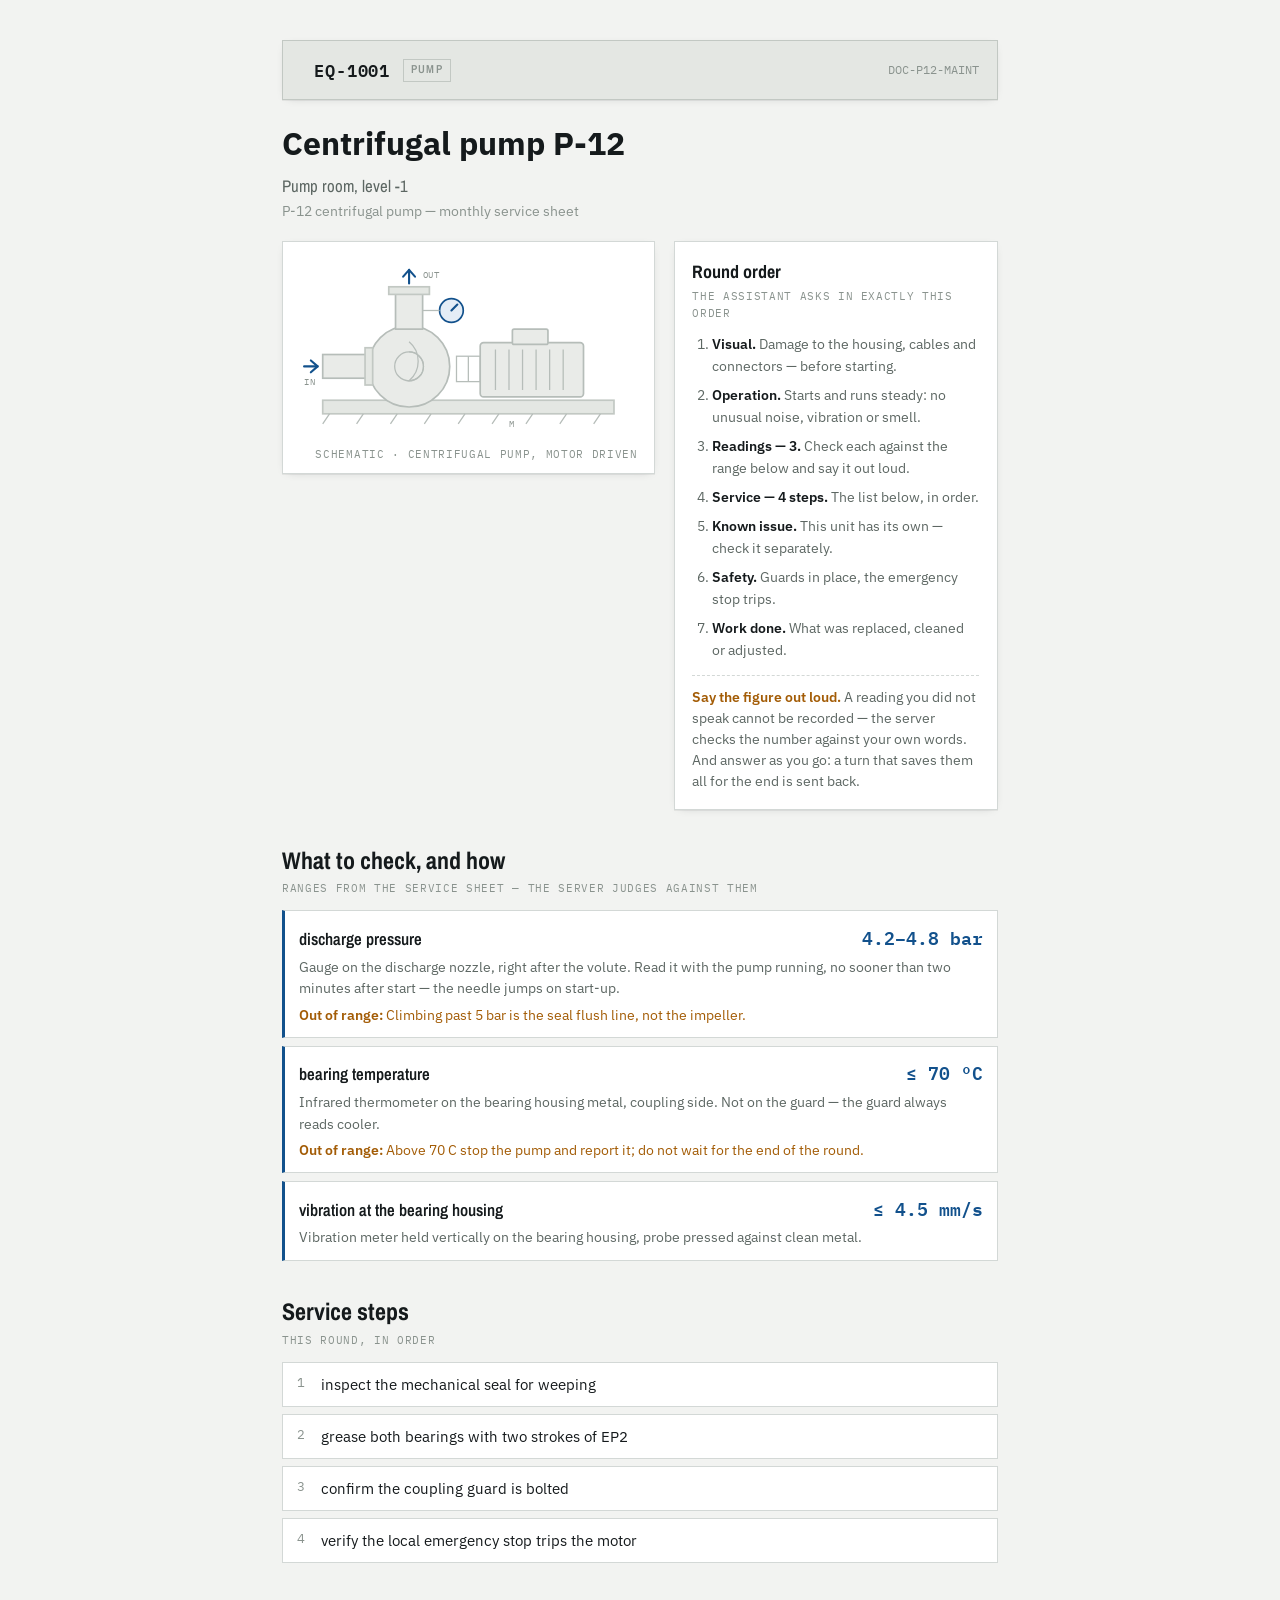
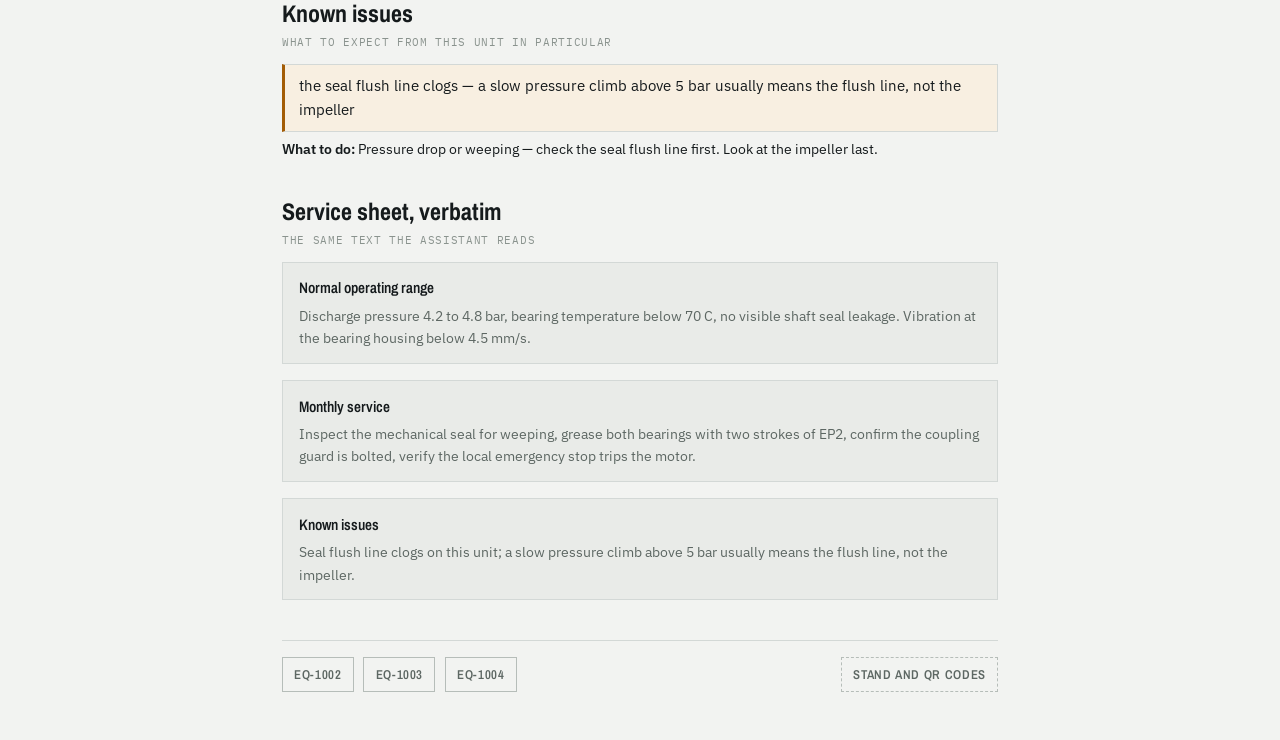
==== equipment/EQ-1001.html @ 0ae27b0d "Init" ====
<!doctype html>
<html lang="ru">
<head>
<meta charset="utf-8">
<meta name="viewport" content="width=device-width,initial-scale=1">
<title>EQ-1001 · Centrifugal pump P-12</title>
<link rel="preconnect" href="https://fonts.googleapis.com">
<link rel="preconnect" href="https://fonts.gstatic.com" crossorigin>
<link rel="stylesheet" href="https://fonts.googleapis.com/css2?family=Archivo+Narrow:wght@500;600;700&family=IBM+Plex+Mono:wght@400;600&family=IBM+Plex+Sans:wght@400;500;600&display=swap">
<style>

  :root {
    /* Оцинкованный нейтрал с холодным уклоном + синий предписывающих знаков. */
    --ground:      #f2f3f1;
    --surface:     #ffffff;
    --surface-sunk:#e9ebe8;
    --ink:         #151a1c;
    --ink-muted:   #5d6763;
    --ink-faint:   #8a938e;
    --rule:        #d3d8d6;
    --rule-strong: #b6bdb9;
    --accent:      #12518c;
    --accent-soft: #e4edf6;
    --warn:        #a35c06;
    --warn-soft:   #f8efe1;
    --plate-face:  #e4e7e3;
    --plate-edge:  #c2c8c3;
    --qr-field:    #ffffff;
    --qr-ink:      #11161a;
    --shadow:      0 1px 0 rgba(21, 26, 28, .06), 0 2px 10px -6px rgba(21, 26, 28, .28);

    --step-0: 1rem;
    --step-1: 1.125rem;
    --step-2: 1.5rem;
    --step-3: 2rem;
    --step-4: 2.75rem;

    --sans: "IBM Plex Sans", ui-sans-serif, system-ui, -apple-system, "Segoe UI", sans-serif;
    --narrow: "Archivo Narrow", "IBM Plex Sans Condensed", ui-sans-serif, system-ui, sans-serif;
    --mono: "IBM Plex Mono", ui-monospace, SFMono-Regular, Menlo, Consolas, monospace;
  }

  @media (prefers-color-scheme: dark) {
    :root:not([data-theme="light"]) {
      --ground:      #101413;
      --surface:     #181d1c;
      --surface-sunk:#111615;
      --ink:         #e6eae7;
      --ink-muted:   #9aa5a0;
      --ink-faint:   #6d7873;
      --rule:        #2b332f;
      --rule-strong: #3c4641;
      --accent:      #6aa9e8;
      --accent-soft: #16273a;
      --warn:        #d79a4a;
      --warn-soft:   #2a2116;
      --plate-face:  #222927;
      --plate-edge:  #333c38;
      --shadow:      0 1px 0 rgba(0, 0, 0, .4), 0 2px 12px -6px rgba(0, 0, 0, .8);
    }
  }

  :root[data-theme="dark"] {
    --ground:      #101413;
    --surface:     #181d1c;
    --surface-sunk:#111615;
    --ink:         #e6eae7;
    --ink-muted:   #9aa5a0;
    --ink-faint:   #6d7873;
    --rule:        #2b332f;
    --rule-strong: #3c4641;
    --accent:      #6aa9e8;
    --accent-soft: #16273a;
    --warn:        #d79a4a;
    --warn-soft:   #2a2116;
    --plate-face:  #222927;
    --plate-edge:  #333c38;
    --shadow:      0 1px 0 rgba(0, 0, 0, .4), 0 2px 12px -6px rgba(0, 0, 0, .8);
  }

  * { box-sizing: border-box; }

  body {
    margin: 0;
    background: var(--ground);
    color: var(--ink);
    font-family: var(--sans);
    font-size: var(--step-0);
    line-height: 1.55;
    -webkit-font-smoothing: antialiased;
  }

  .wrap {
    max-width: 1040px;
    margin: 0 auto;
    padding: clamp(1.5rem, 4vw, 3.5rem) clamp(1rem, 4vw, 2rem) 4rem;
  }

  a { color: var(--accent); }

  :focus-visible {
    outline: 2px solid var(--accent);
    outline-offset: 2px;
    border-radius: 2px;
  }


  /* ---------- карточка устройства (то, что открывается в очках) ---------- */

  /* Отдельный корень, а не секция стенда: в очках это единственное, что
     должно быть на экране. Шире и крупнее стенда — читают с расстояния
     вытянутой руки, часто боковым зрением. */
  .device {
    max-width: 780px;
    margin: 0 auto;
    padding: clamp(1.25rem, 4vw, 2.5rem) clamp(1rem, 4vw, 2rem) 3rem;
  }

  .device[hidden] { display: none !important; }

  .dev-plate {
    background: var(--plate-face);
    border: 1px solid var(--plate-edge);
    box-shadow: var(--shadow);
    padding: 1rem 1.15rem;
    display: flex;
    align-items: center;
    gap: .8rem;
    flex-wrap: wrap;
  }

  .dev-id {
    font-family: var(--mono);
    font-weight: 600;
    font-size: 1.05rem;
    letter-spacing: .05em;
  }

  .dev-kind {
    font-family: var(--narrow);
    font-size: .72rem;
    font-weight: 600;
    letter-spacing: .1em;
    text-transform: uppercase;
    color: var(--ink-faint);
    border: 1px solid var(--plate-edge);
    padding: .1rem .45rem;
  }

  .dev-doc {
    margin-left: auto;
    font-family: var(--mono);
    font-size: .74rem;
    color: var(--ink-faint);
  }

  .device h1 { margin: 1.2rem 0 0; font-size: var(--step-3); }

  .dev-where {
    font-family: var(--narrow);
    font-size: 1.05rem;
    color: var(--ink-muted);
    margin: .25rem 0 0;
  }

  .dev-sheet {
    font-size: .85rem;
    color: var(--ink-faint);
    margin: .15rem 0 0;
  }

  .dev-block { margin-top: 2rem; }

  .dev-block h2 {
    font-family: var(--narrow);
    font-weight: 700;
    font-size: var(--step-2);
    margin: 0 0 .1rem;
  }

  .dev-block .src {
    font-family: var(--mono);
    font-size: .7rem;
    letter-spacing: .06em;
    text-transform: uppercase;
    color: var(--ink-faint);
    margin: 0 0 .8rem;
  }

  /* Нормы — главное, ради чего инспектор смотрит на экран: крупно,
     моноширинно, числа друг под другом. */
  .norms {
    display: grid;
    gap: .5rem;
  }

  .norm {
    background: var(--surface);
    border: 1px solid var(--rule);
    border-left: 3px solid var(--accent);
    padding: .7rem .9rem;
    display: flex;
    align-items: baseline;
    gap: .9rem;
    flex-wrap: wrap;
  }

  .norm-name {
    font-family: var(--narrow);
    font-weight: 600;
    font-size: 1.05rem;
  }

  .norm-range {
    margin-left: auto;
    font-family: var(--mono);
    font-weight: 600;
    font-size: 1.15rem;
    font-variant-numeric: tabular-nums;
    color: var(--accent);
    white-space: nowrap;
  }

  .steps, .issues { margin: 0; padding: 0; list-style: none; display: grid; gap: .45rem; }

  .steps li, .issues li {
    background: var(--surface);
    border: 1px solid var(--rule);
    padding: .6rem .9rem .6rem 2.4rem;
    position: relative;
    font-size: .95rem;
  }

  .steps li::before {
    content: counter(step);
    counter-increment: step;
    position: absolute;
    left: .9rem;
    font-family: var(--mono);
    font-size: .8rem;
    color: var(--ink-faint);
  }

  .steps { counter-reset: step; }

  .issues li {
    border-left: 3px solid var(--warn);
    background: var(--warn-soft);
    padding-left: .9rem;
  }

  .sections { display: grid; gap: 1rem; }

  .section-card {
    background: var(--surface-sunk);
    border: 1px solid var(--rule);
    padding: .85rem 1rem;
  }

  .section-card h3 {
    font-family: var(--narrow);
    font-size: .95rem;
    font-weight: 600;
    margin: 0 0 .3rem;
    color: var(--ink);
  }

  .section-card p { margin: 0; font-size: .9rem; color: var(--ink-muted); }

  /* Переход между устройствами — «покликать» на стенде. */
  .dev-nav {
    margin-top: 2.5rem;
    border-top: 1px solid var(--rule);
    padding-top: 1rem;
    display: flex;
    gap: .6rem;
    flex-wrap: wrap;
  }

  .dev-nav a {
    font-family: var(--narrow);
    font-size: .8rem;
    font-weight: 600;
    letter-spacing: .05em;
    text-transform: uppercase;
    border: 1px solid var(--rule-strong);
    padding: .4rem .7rem;
    text-decoration: none;
    color: var(--ink-muted);
  }

  .dev-nav a:hover { border-color: var(--accent); color: var(--accent); }
  .dev-nav a.stand { margin-left: auto; border-style: dashed; }

  .dev-miss {
    background: var(--warn-soft);
    border: 1px solid var(--warn);
    padding: 1rem 1.15rem;
    margin-top: 1.5rem;
  }

  @media (max-width: 600px) {
    .norm-range { margin-left: 0; font-size: 1.05rem; }
    .dev-doc { margin-left: 0; flex-basis: 100%; }
    .dev-nav a.stand { margin-left: 0; }
  }


  /* ---------- схема агрегата ---------- */

  /* Рисунок встроенный: внешние картинки в опубликованной странице
     блокируются, а схема ещё и переживает смену темы — она нарисована
     теми же переменными, что и всё остальное. */
  .dev-art {
    margin-top: 1.2rem;
    background: var(--surface);
    border: 1px solid var(--rule);
    box-shadow: var(--shadow);
    padding: 1rem 1rem .6rem;
  }

  .dev-art svg { width: 100%; height: auto; display: block; }

  .art-cap {
    font-family: var(--mono);
    font-size: .7rem;
    letter-spacing: .06em;
    text-transform: uppercase;
    color: var(--ink-faint);
    margin: .6rem 0 0;
    text-align: right;
  }

  .art-fill   { fill: var(--surface-sunk); stroke: var(--rule-strong); stroke-width: 2; }
  .art-plate  { fill: var(--plate-face);   stroke: var(--plate-edge);  stroke-width: 2; }
  .art-thin   { fill: none; stroke: var(--rule-strong); stroke-width: 1.5; }
  .art-line   { fill: none; stroke: var(--ink-muted); stroke-width: 2; stroke-linecap: round; }
  .art-accent { fill: none; stroke: var(--accent); stroke-width: 2.5;
                stroke-linecap: round; stroke-linejoin: round; }
  .art-glass  { fill: var(--accent-soft); stroke: var(--accent); stroke-width: 2; }
  .art-tag    { font-family: var(--mono); font-size: 11px; fill: var(--ink-faint);
                letter-spacing: .08em; }
  .art-read   { font-family: var(--mono); font-size: 15px; font-weight: 600;
                fill: var(--accent); }


  /* Schematic and round order side by side. */
  .brief { display: grid; grid-template-columns: minmax(0, 1.15fr) minmax(0, 1fr);
           gap: 1.2rem; align-items: start; margin-top: 1.2rem; }
  @media (max-width: 720px) { .brief { grid-template-columns: minmax(0, 1fr); } }

  .howto { background: var(--surface); border: 1px solid var(--rule);
           box-shadow: var(--shadow); padding: 1rem 1.1rem; }
  .howto h2 { font-family: var(--narrow); font-weight: 700; font-size: var(--step-1);
              margin: 0 0 .1rem; }
  .howto .src { font-family: var(--mono); font-size: .68rem; letter-spacing: .06em;
                text-transform: uppercase; color: var(--ink-faint); margin: 0 0 .7rem; }
  .howto ol { margin: 0; padding-left: 1.2rem; display: grid; gap: .4rem;
              font-size: .9rem; color: var(--ink-muted); }
  .howto ol b { color: var(--ink); font-weight: 600; }
  .howto .tip { margin: .85rem 0 0; padding-top: .7rem; border-top: 1px dashed var(--rule);
                font-size: .85rem; color: var(--ink-muted); }
  .howto .tip b { color: var(--warn); font-weight: 600; }

  /* Норма превращается в карточку: что мерить, сколько должно быть,
     где смотреть и когда бить тревогу. */
  .norm { display: grid; gap: .3rem; align-items: start; }
  .norm-top { display: flex; align-items: baseline; gap: .9rem; flex-wrap: wrap; }
  .norm-how { font-size: .875rem; color: var(--ink-muted); }
  .norm-flag { font-size: .85rem; color: var(--warn); }
  .norm-flag b { font-weight: 600; }
  .issue-do { margin: .45rem 0 0; font-size: .875rem; color: var(--ink); }
  .issue-do b { font-weight: 600; }

</style>
</head>
<body>
<div class="device">
  <div class="dev-plate">
    <span class="punch"></span>
    <span class="dev-id">EQ-1001</span>
    <span class="dev-kind">pump</span>
    <span class="dev-doc">DOC-P12-MAINT</span>
  </div>

  <h1>Centrifugal pump P-12</h1>
  <p class="dev-where">Pump room, level -1</p>
  <p class="dev-sheet">P-12 centrifugal pump — monthly service sheet</p>

  <div class="brief">
    <figure class="dev-art" style="margin:0"><svg viewBox="0 0 400 210" role="img" aria-label="Centrifugal pump: volute, coupling guard, motor on a baseplate"><rect class="art-plate" x="28" y="168" width="344" height="16"/><path class="art-thin" d="M36 184l-8 12M76 184l-8 12M116 184l-8 12M156 184l-8 12M196 184l-8 12M236 184l-8 12M276 184l-8 12M316 184l-8 12M356 184l-8 12"/><rect class="art-fill" x="214" y="100" width="122" height="64" rx="4"/><path class="art-thin" d="M232 108v48M248 108v48M264 108v48M280 108v48M296 108v48M312 108v48"/><rect class="art-fill" x="252" y="84" width="42" height="18" rx="2"/><rect class="art-thin" x="186" y="116" width="28" height="30"/><path class="art-thin" d="M200 116v30"/><circle class="art-fill" cx="130" cy="128" r="48"/><circle class="art-thin" cx="130" cy="128" r="17"/><path class="art-thin" d="M130 111a17 17 0 0 1 0 34 30 30 0 0 0 0-46"/><rect class="art-fill" x="28" y="114" width="54" height="28"/><rect class="art-plate" x="78" y="106" width="9" height="44"/><rect class="art-fill" x="114" y="40" width="32" height="44"/><rect class="art-plate" x="106" y="34" width="48" height="9"/><circle class="art-glass" cx="180" cy="62" r="14"/><path class="art-accent" d="M180 62l7-7"/><path class="art-thin" d="M166 62h-20"/><path class="art-accent" d="M6 128h16"/><path class="art-accent" d="M14 121l8 7-8 7"/><path class="art-accent" d="M130 30V14"/><path class="art-accent" d="M123 22l7-8 7 8"/><text class="art-tag" x="6" y="150">IN</text><text class="art-tag" x="146" y="24">OUT</text><text class="art-tag" x="248" y="200">M</text></svg><figcaption class="art-cap">Schematic · centrifugal pump, motor driven</figcaption></figure>
    <div class="howto">
      <h2>Round order</h2>
      <p class="src">the assistant asks in exactly this order</p>
      <ol>
      <li><b>Visual.</b> Damage to the housing, cables and connectors — before starting.</li>
      <li><b>Operation.</b> Starts and runs steady: no unusual noise, vibration or smell.</li>
      <li><b>Readings — 3.</b> Check each against the range below and say it out loud.</li>
      <li><b>Service — 4 steps.</b> The list below, in order.</li>
      <li><b>Known issue.</b> This unit has its own — check it separately.</li>
      <li><b>Safety.</b> Guards in place, the emergency stop trips.</li>
      <li><b>Work done.</b> What was replaced, cleaned or adjusted.</li>
      </ol>
      <p class="tip"><b>Say the figure out loud.</b> A reading you did not
        speak cannot be recorded — the server checks the number against your
        own words. And answer as you go: a turn that saves them all for the
        end is sent back.</p>
    </div>
  </div>

  <section class="dev-block">
    <h2>What to check, and how</h2>
    <p class="src">ranges from the service sheet — the server judges against them</p>
    <div class="norms">
      <div class="norm"><div class="norm-top"><span class="norm-name">discharge pressure</span><span class="norm-range">4.2–4.8 bar</span></div><div class="norm-how">Gauge on the discharge nozzle, right after the volute. Read it with the pump running, no sooner than two minutes after start — the needle jumps on start-up.</div><div class="norm-flag"><b>Out of range:</b> Climbing past 5 bar is the seal flush line, not the impeller.</div></div>
      <div class="norm"><div class="norm-top"><span class="norm-name">bearing temperature</span><span class="norm-range">≤ 70 °C</span></div><div class="norm-how">Infrared thermometer on the bearing housing metal, coupling side. Not on the guard — the guard always reads cooler.</div><div class="norm-flag"><b>Out of range:</b> Above 70 C stop the pump and report it; do not wait for the end of the round.</div></div>
      <div class="norm"><div class="norm-top"><span class="norm-name">vibration at the bearing housing</span><span class="norm-range">≤ 4.5 mm/s</span></div><div class="norm-how">Vibration meter held vertically on the bearing housing, probe pressed against clean metal.</div></div>
    </div>
  </section>

  <section class="dev-block">
    <h2>Service steps</h2>
    <p class="src">this round, in order</p>
    <ul class="steps">
      <li>inspect the mechanical seal for weeping</li>
      <li>grease both bearings with two strokes of EP2</li>
      <li>confirm the coupling guard is bolted</li>
      <li>verify the local emergency stop trips the motor</li>
    </ul>
  </section>

  <section class="dev-block">
    <h2>Known issues</h2>
    <p class="src">what to expect from this unit in particular</p>
    <ul class="issues">
      <li>the seal flush line clogs — a slow pressure climb above 5 bar usually means the flush line, not the impeller</li>
    </ul>
    <p class="issue-do"><b>What to do:</b> Pressure drop or weeping — check the seal flush line first. Look at the impeller last.</p>
  </section>

  <section class="dev-block">
    <h2>Service sheet, verbatim</h2>
    <p class="src">the same text the assistant reads</p>
    <div class="sections">
      <div class="section-card"><h3>Normal operating range</h3><p>Discharge pressure 4.2 to 4.8 bar, bearing temperature below 70 C, no visible shaft seal leakage. Vibration at the bearing housing below 4.5 mm/s.</p></div>
      <div class="section-card"><h3>Monthly service</h3><p>Inspect the mechanical seal for weeping, grease both bearings with two strokes of EP2, confirm the coupling guard is bolted, verify the local emergency stop trips the motor.</p></div>
      <div class="section-card"><h3>Known issues</h3><p>Seal flush line clogs on this unit; a slow pressure climb above 5 bar usually means the flush line, not the impeller.</p></div>
    </div>
  </section>

  <nav class="dev-nav">
    <a href="EQ-1002.html">EQ-1002</a>
    <a href="EQ-1003.html">EQ-1003</a>
    <a href="EQ-1004.html">EQ-1004</a>
    <a class="stand" href="../index.html">Stand and QR codes</a>
  </nav>
</div>
</body>
</html>
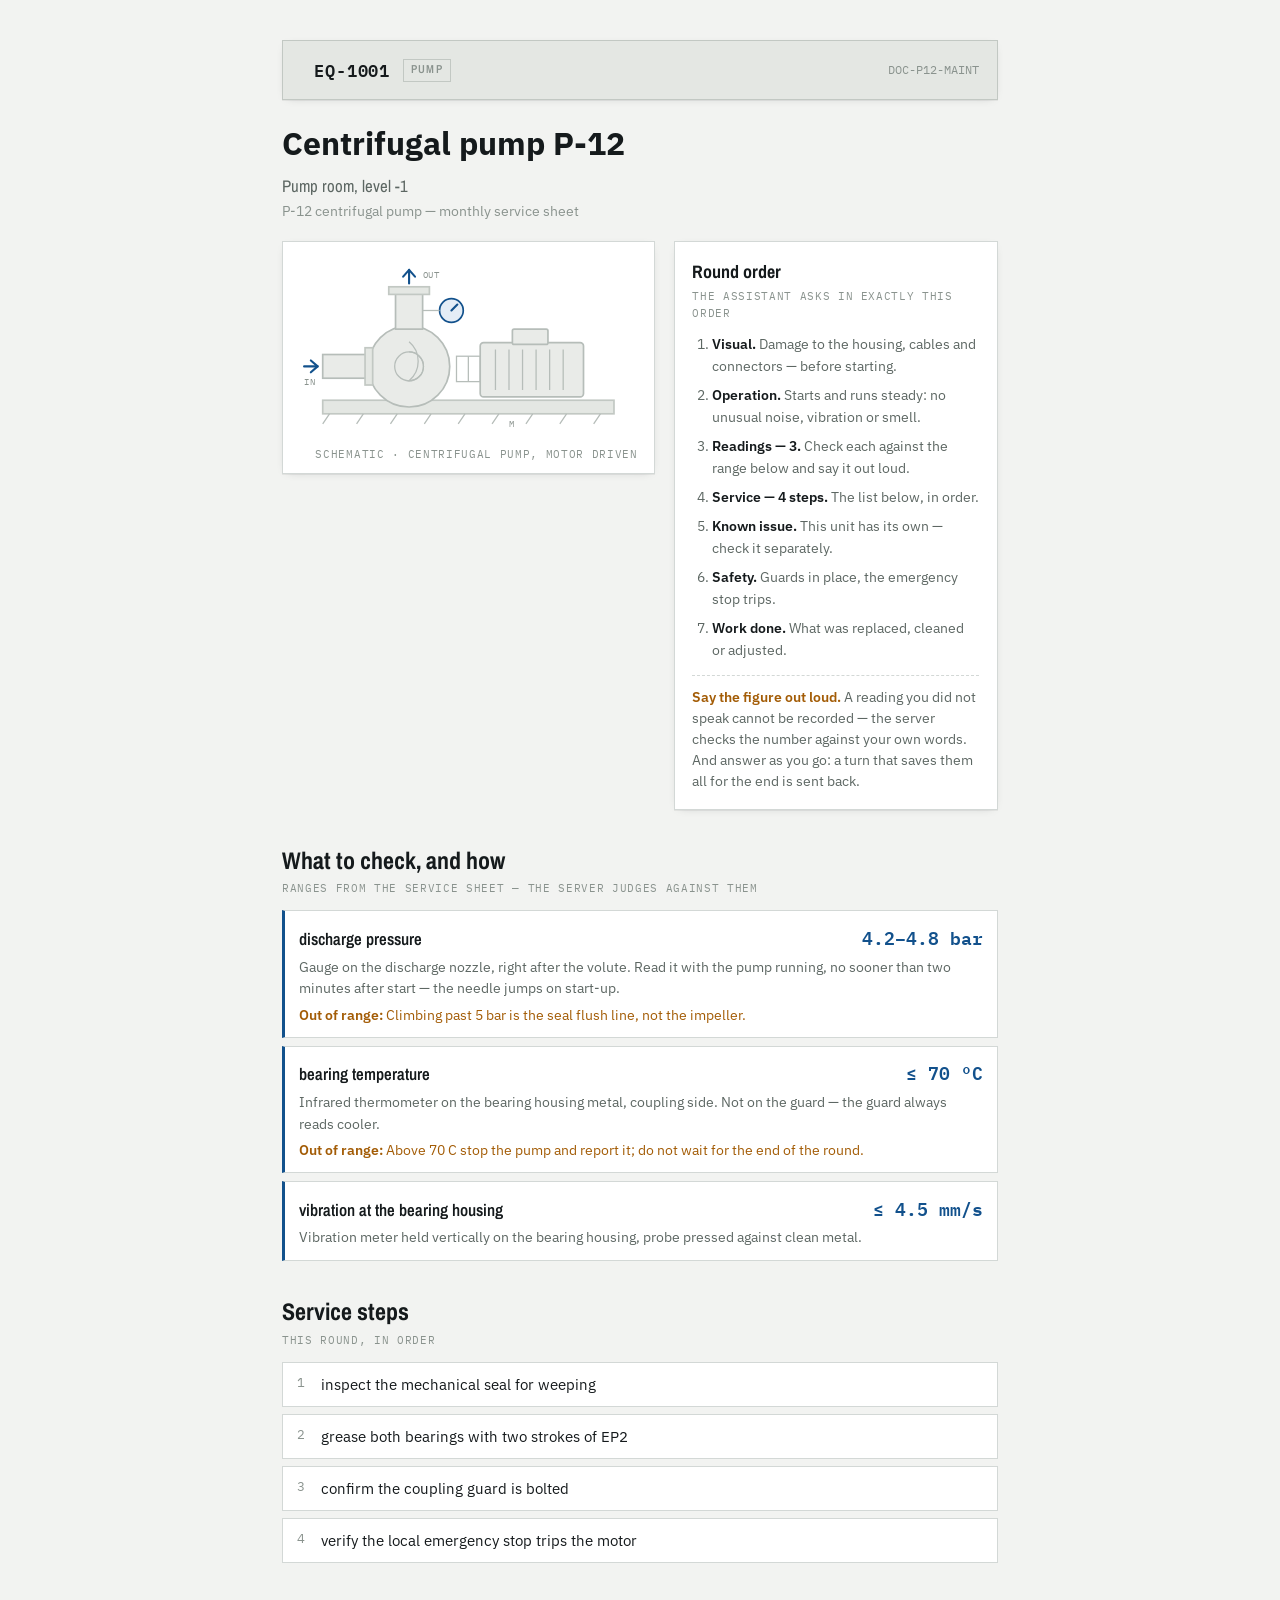
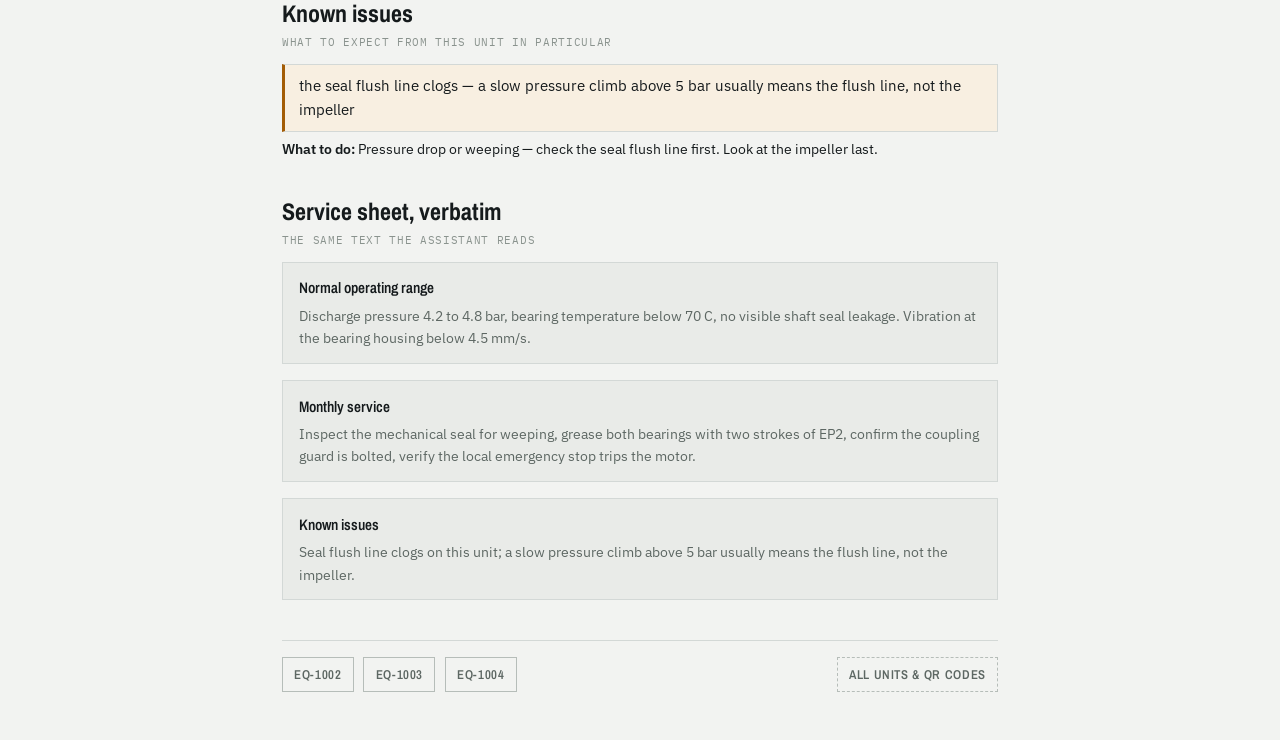
==== commit 35ab8a89: "Restructure the site and add the MSI Claw 8 AI+ guide * The home page is now index.html, linking the" ====
--- a/equipment/EQ-1001.html
+++ b/equipment/EQ-1001.html
@@ -1,5 +1,5 @@
 <!doctype html>
-<html lang="ru">
+<html lang="en">
 <head>
 <meta charset="utf-8">
 <meta name="viewport" content="width=device-width,initial-scale=1">
@@ -7,109 +7,13 @@
 <link rel="preconnect" href="https://fonts.googleapis.com">
 <link rel="preconnect" href="https://fonts.gstatic.com" crossorigin>
 <link rel="stylesheet" href="https://fonts.googleapis.com/css2?family=Archivo+Narrow:wght@500;600;700&family=IBM+Plex+Mono:wght@400;600&family=IBM+Plex+Sans:wght@400;500;600&display=swap">
+<link rel="stylesheet" href="../assets/css/common.css">
 <style>
-
-  :root {
-    /* Оцинкованный нейтрал с холодным уклоном + синий предписывающих знаков. */
-    --ground:      #f2f3f1;
-    --surface:     #ffffff;
-    --surface-sunk:#e9ebe8;
-    --ink:         #151a1c;
-    --ink-muted:   #5d6763;
-    --ink-faint:   #8a938e;
-    --rule:        #d3d8d6;
-    --rule-strong: #b6bdb9;
-    --accent:      #12518c;
-    --accent-soft: #e4edf6;
-    --warn:        #a35c06;
-    --warn-soft:   #f8efe1;
-    --plate-face:  #e4e7e3;
-    --plate-edge:  #c2c8c3;
-    --qr-field:    #ffffff;
-    --qr-ink:      #11161a;
-    --shadow:      0 1px 0 rgba(21, 26, 28, .06), 0 2px 10px -6px rgba(21, 26, 28, .28);
-
-    --step-0: 1rem;
-    --step-1: 1.125rem;
-    --step-2: 1.5rem;
-    --step-3: 2rem;
-    --step-4: 2.75rem;
-
-    --sans: "IBM Plex Sans", ui-sans-serif, system-ui, -apple-system, "Segoe UI", sans-serif;
-    --narrow: "Archivo Narrow", "IBM Plex Sans Condensed", ui-sans-serif, system-ui, sans-serif;
-    --mono: "IBM Plex Mono", ui-monospace, SFMono-Regular, Menlo, Consolas, monospace;
-  }
-
-  @media (prefers-color-scheme: dark) {
-    :root:not([data-theme="light"]) {
-      --ground:      #101413;
-      --surface:     #181d1c;
-      --surface-sunk:#111615;
-      --ink:         #e6eae7;
-      --ink-muted:   #9aa5a0;
-      --ink-faint:   #6d7873;
-      --rule:        #2b332f;
-      --rule-strong: #3c4641;
-      --accent:      #6aa9e8;
-      --accent-soft: #16273a;
-      --warn:        #d79a4a;
-      --warn-soft:   #2a2116;
-      --plate-face:  #222927;
-      --plate-edge:  #333c38;
-      --shadow:      0 1px 0 rgba(0, 0, 0, .4), 0 2px 12px -6px rgba(0, 0, 0, .8);
-    }
-  }
-
-  :root[data-theme="dark"] {
-    --ground:      #101413;
-    --surface:     #181d1c;
-    --surface-sunk:#111615;
-    --ink:         #e6eae7;
-    --ink-muted:   #9aa5a0;
-    --ink-faint:   #6d7873;
-    --rule:        #2b332f;
-    --rule-strong: #3c4641;
-    --accent:      #6aa9e8;
-    --accent-soft: #16273a;
-    --warn:        #d79a4a;
-    --warn-soft:   #2a2116;
-    --plate-face:  #222927;
-    --plate-edge:  #333c38;
-    --shadow:      0 1px 0 rgba(0, 0, 0, .4), 0 2px 12px -6px rgba(0, 0, 0, .8);
-  }
-
-  * { box-sizing: border-box; }
-
-  body {
-    margin: 0;
-    background: var(--ground);
-    color: var(--ink);
-    font-family: var(--sans);
-    font-size: var(--step-0);
-    line-height: 1.55;
-    -webkit-font-smoothing: antialiased;
-  }
-
-  .wrap {
-    max-width: 1040px;
-    margin: 0 auto;
-    padding: clamp(1.5rem, 4vw, 3.5rem) clamp(1rem, 4vw, 2rem) 4rem;
-  }
-
-  a { color: var(--accent); }
-
-  :focus-visible {
-    outline: 2px solid var(--accent);
-    outline-offset: 2px;
-    border-radius: 2px;
-  }
-
-
-  /* ---------- карточка устройства (то, что открывается в очках) ---------- */
-
-  /* Отдельный корень, а не секция стенда: в очках это единственное, что
-     должно быть на экране. Шире и крупнее стенда — читают с расстояния
-     вытянутой руки, часто боковым зрением. */
+  /* ---------- unit card (what opens in the glasses) ---------- */
+
+  /* A separate root, not a section of the bench: in the glasses this is the
+     only thing on screen. Wider and larger than the bench — read at arm's
+     length, often with peripheral vision. */
   .device {
     max-width: 780px;
     margin: 0 auto;
@@ -187,8 +91,8 @@
     margin: 0 0 .8rem;
   }
 
-  /* Нормы — главное, ради чего инспектор смотрит на экран: крупно,
-     моноширинно, числа друг под другом. */
+  /* Ranges are the main reason the inspector looks at the screen: large,
+     monospaced, numbers aligned in a column. */
   .norms {
     display: grid;
     gap: .5rem;
@@ -267,7 +171,7 @@
 
   .section-card p { margin: 0; font-size: .9rem; color: var(--ink-muted); }
 
-  /* Переход между устройствами — «покликать» на стенде. */
+  /* Navigation between units — for clicking through on the bench. */
   .dev-nav {
     margin-top: 2.5rem;
     border-top: 1px solid var(--rule);
@@ -306,11 +210,11 @@
   }
 
 
-  /* ---------- схема агрегата ---------- */
-
-  /* Рисунок встроенный: внешние картинки в опубликованной странице
-     блокируются, а схема ещё и переживает смену темы — она нарисована
-     теми же переменными, что и всё остальное. */
+  /* ---------- unit schematic ---------- */
+
+  /* The drawing is inline: external images are blocked on the published
+     page, and the schematic also survives theme changes — it is drawn
+     with the same variables as everything else. */
   .dev-art {
     margin-top: 1.2rem;
     background: var(--surface);
@@ -362,8 +266,8 @@
                 font-size: .85rem; color: var(--ink-muted); }
   .howto .tip b { color: var(--warn); font-weight: 600; }
 
-  /* Норма превращается в карточку: что мерить, сколько должно быть,
-     где смотреть и когда бить тревогу. */
+  /* Each range becomes a card: what to measure, what it should be,
+     where to look and when to raise the alarm. */
   .norm { display: grid; gap: .3rem; align-items: start; }
   .norm-top { display: flex; align-items: baseline; gap: .9rem; flex-wrap: wrap; }
   .norm-how { font-size: .875rem; color: var(--ink-muted); }
@@ -452,7 +356,7 @@
     <a href="EQ-1002.html">EQ-1002</a>
     <a href="EQ-1003.html">EQ-1003</a>
     <a href="EQ-1004.html">EQ-1004</a>
-    <a class="stand" href="../index.html">Stand and QR codes</a>
+    <a class="stand" href="../qr.html">All units &amp; QR codes</a>
   </nav>
 </div>
 </body>
--- a/assets/css/common.css
+++ b/assets/css/common.css
@@ -0,0 +1,96 @@
+/* Shared tokens and base rules for the bench, unit pages and home page.
+   Galvanized neutral with a cool tint + mandatory-sign blue. */
+
+:root {
+  --ground:      #f2f3f1;
+  --surface:     #ffffff;
+  --surface-sunk:#e9ebe8;
+  --ink:         #151a1c;
+  --ink-muted:   #5d6763;
+  --ink-faint:   #8a938e;
+  --rule:        #d3d8d6;
+  --rule-strong: #b6bdb9;
+  --accent:      #12518c;
+  --accent-soft: #e4edf6;
+  --warn:        #a35c06;
+  --warn-soft:   #f8efe1;
+  --plate-face:  #e4e7e3;
+  --plate-edge:  #c2c8c3;
+  --qr-field:    #ffffff;
+  --qr-ink:      #11161a;
+  --shadow:      0 1px 0 rgba(21, 26, 28, .06), 0 2px 10px -6px rgba(21, 26, 28, .28);
+
+  --step-0: 1rem;
+  --step-1: 1.125rem;
+  --step-2: 1.5rem;
+  --step-3: 2rem;
+  --step-4: 2.75rem;
+
+  --sans: "IBM Plex Sans", ui-sans-serif, system-ui, -apple-system, "Segoe UI", sans-serif;
+  --narrow: "Archivo Narrow", "IBM Plex Sans Condensed", ui-sans-serif, system-ui, sans-serif;
+  --mono: "IBM Plex Mono", ui-monospace, SFMono-Regular, Menlo, Consolas, monospace;
+}
+
+@media (prefers-color-scheme: dark) {
+  :root:not([data-theme="light"]) {
+    --ground:      #101413;
+    --surface:     #181d1c;
+    --surface-sunk:#111615;
+    --ink:         #e6eae7;
+    --ink-muted:   #9aa5a0;
+    --ink-faint:   #6d7873;
+    --rule:        #2b332f;
+    --rule-strong: #3c4641;
+    --accent:      #6aa9e8;
+    --accent-soft: #16273a;
+    --warn:        #d79a4a;
+    --warn-soft:   #2a2116;
+    --plate-face:  #222927;
+    --plate-edge:  #333c38;
+    --shadow:      0 1px 0 rgba(0, 0, 0, .4), 0 2px 12px -6px rgba(0, 0, 0, .8);
+  }
+}
+
+:root[data-theme="dark"] {
+  --ground:      #101413;
+  --surface:     #181d1c;
+  --surface-sunk:#111615;
+  --ink:         #e6eae7;
+  --ink-muted:   #9aa5a0;
+  --ink-faint:   #6d7873;
+  --rule:        #2b332f;
+  --rule-strong: #3c4641;
+  --accent:      #6aa9e8;
+  --accent-soft: #16273a;
+  --warn:        #d79a4a;
+  --warn-soft:   #2a2116;
+  --plate-face:  #222927;
+  --plate-edge:  #333c38;
+  --shadow:      0 1px 0 rgba(0, 0, 0, .4), 0 2px 12px -6px rgba(0, 0, 0, .8);
+}
+
+* { box-sizing: border-box; }
+
+body {
+  margin: 0;
+  background: var(--ground);
+  color: var(--ink);
+  font-family: var(--sans);
+  font-size: var(--step-0);
+  line-height: 1.55;
+  -webkit-font-smoothing: antialiased;
+}
+
+.wrap {
+  max-width: 1040px;
+  margin: 0 auto;
+  padding: clamp(1.5rem, 4vw, 3.5rem) clamp(1rem, 4vw, 2rem) 4rem;
+}
+
+a { color: var(--accent); }
+
+:focus-visible {
+  outline: 2px solid var(--accent);
+  outline-offset: 2px;
+  border-radius: 2px;
+}
